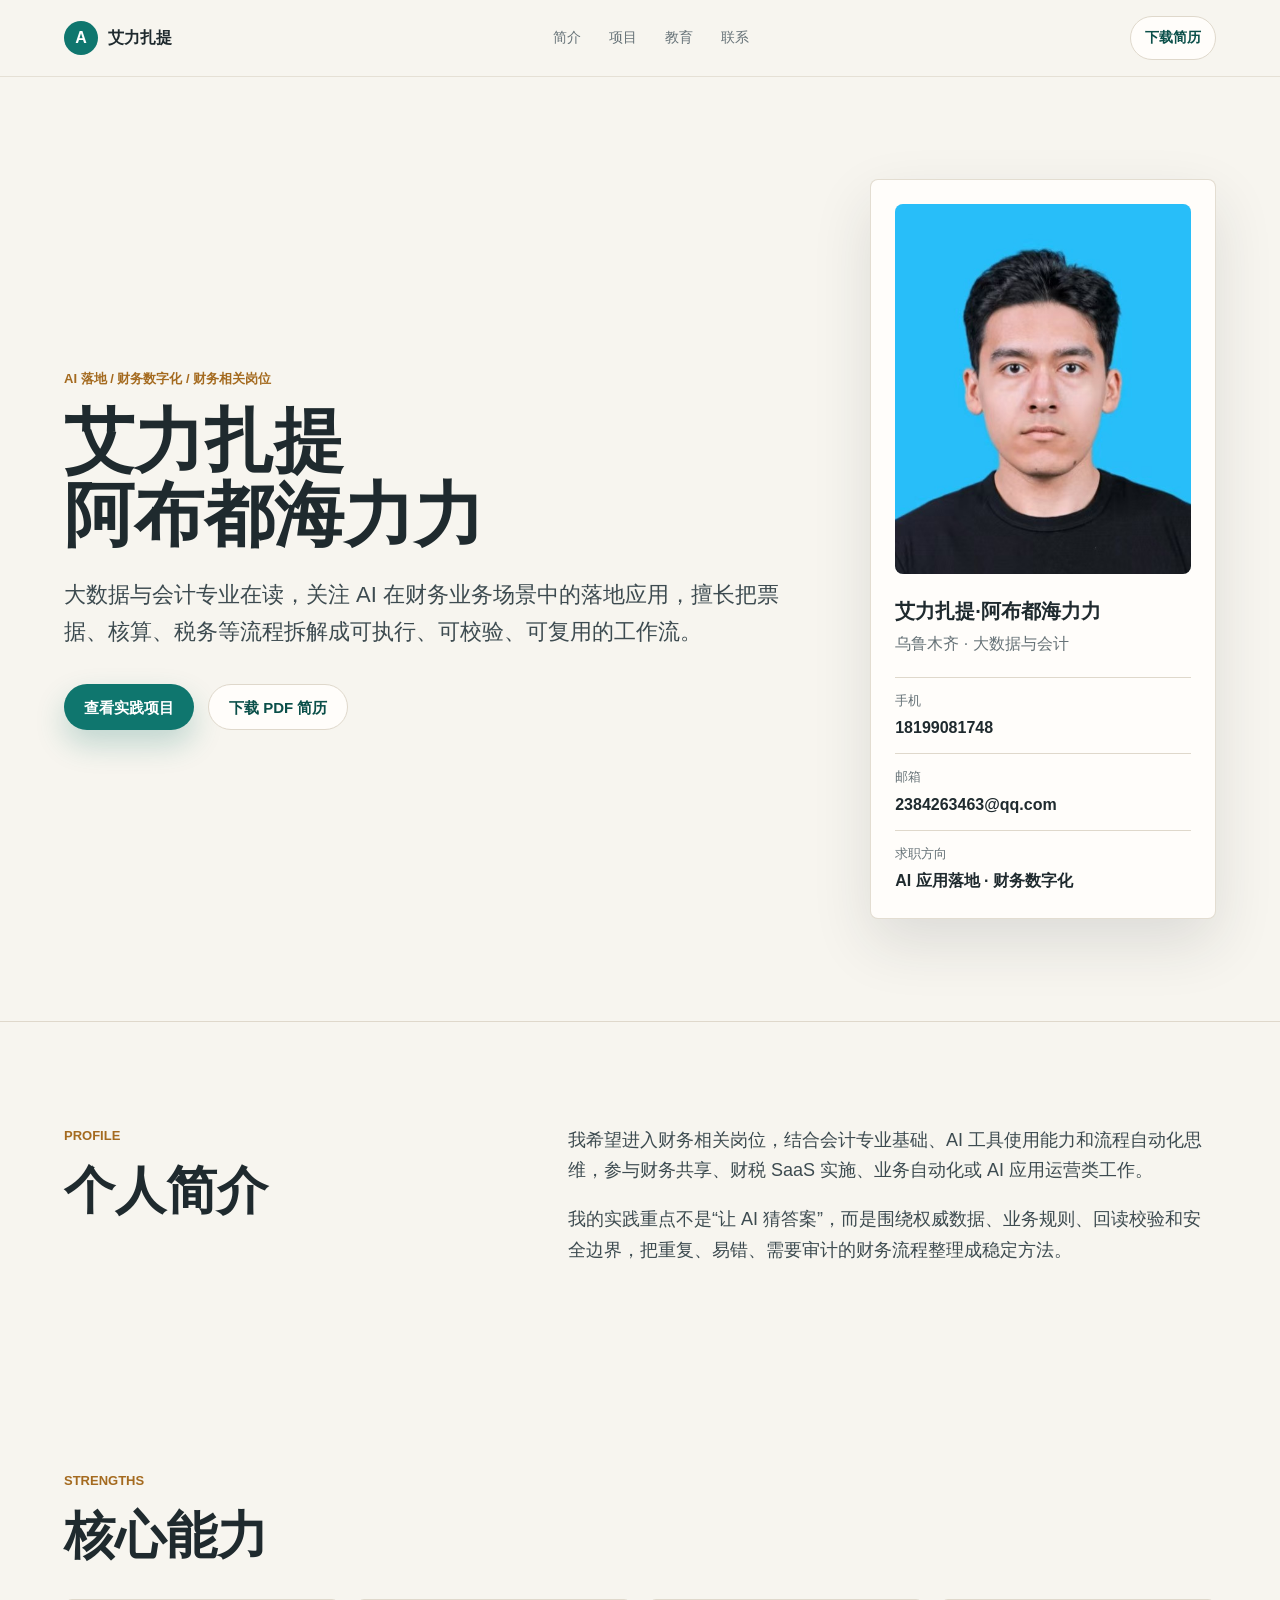
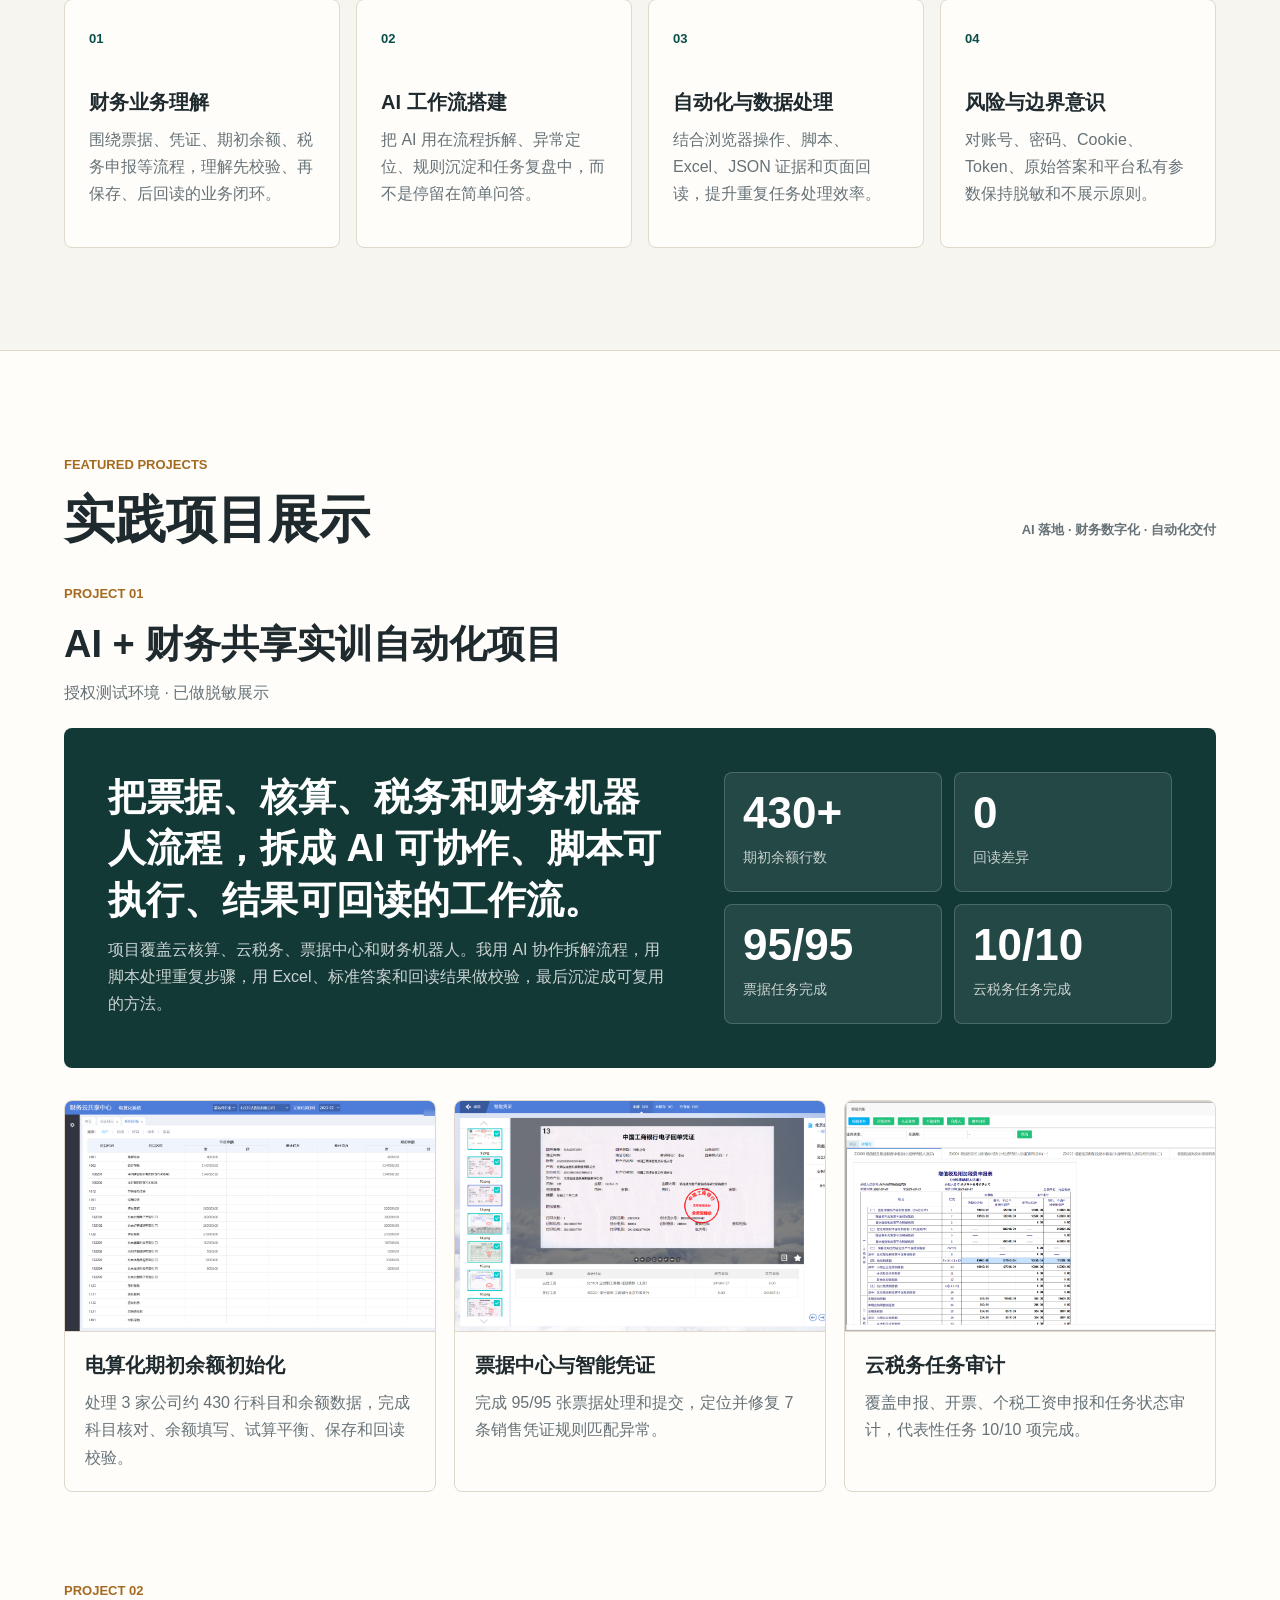
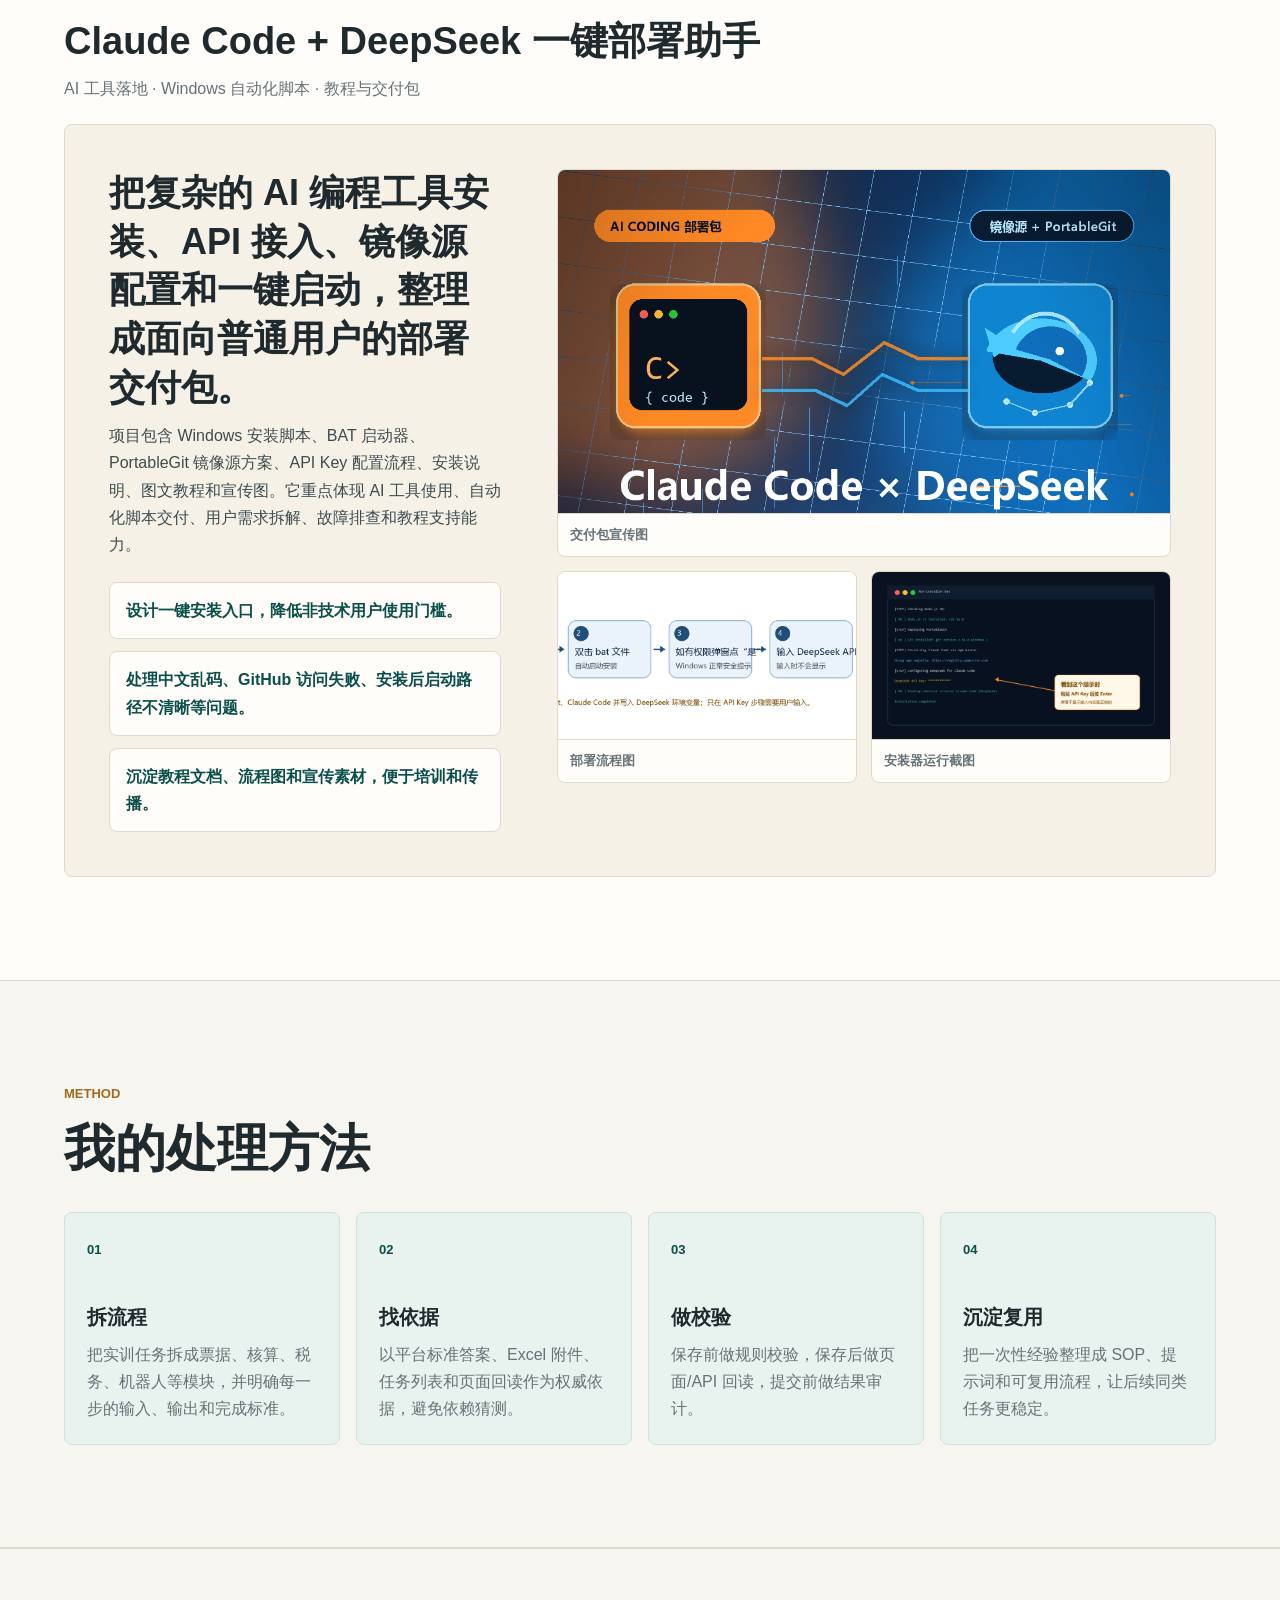
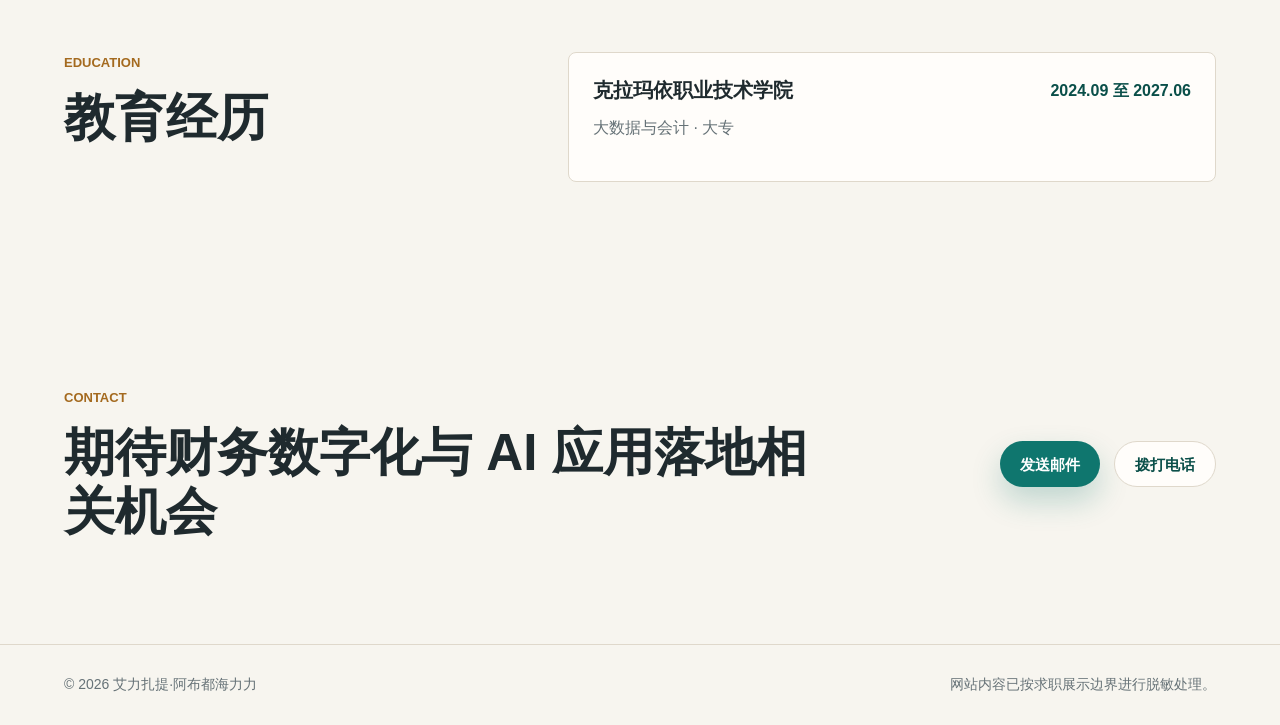
==== index.html @ a9cb8c16 "Publish personal resume site" ====
<!doctype html>
<html lang="zh-CN">
  <head>
    <meta charset="utf-8" />
    <meta name="viewport" content="width=device-width, initial-scale=1" />
    <title>艾力扎提·阿布都海力力 | AI 落地与财务数字化简历</title>
    <meta
      name="description"
      content="艾力扎提·阿布都海力力的个人简历网站，展示 AI 落地、财务数字化、财务共享自动化实践项目。"
    />
    <link rel="stylesheet" href="styles.css" />
  </head>
  <body>
    <header class="site-header">
      <a class="brand" href="#top" aria-label="返回首页">
        <span class="brand-mark">A</span>
        <span>艾力扎提</span>
      </a>
      <nav class="nav" aria-label="主导航">
        <a href="#profile">简介</a>
        <a href="#project">项目</a>
        <a href="#education">教育</a>
        <a href="#contact">联系</a>
      </nav>
      <a class="header-action" href="resume-onepage.pdf" download>下载简历</a>
    </header>

    <main id="top">
      <section class="hero section-pad">
        <div class="hero-copy">
          <p class="role">AI 落地 / 财务数字化 / 财务相关岗位</p>
          <h1>
            <span class="name-line">艾力扎提</span>
            <span class="name-line">阿布都海力力</span>
          </h1>
          <p class="positioning">
            大数据与会计专业在读，关注 AI 在财务业务场景中的落地应用，擅长把票据、核算、税务等流程拆解成可执行、可校验、可复用的工作流。
          </p>
          <div class="hero-actions">
            <a class="button primary" href="#project">查看实践项目</a>
            <a class="button secondary" href="resume-onepage.pdf" download>下载 PDF 简历</a>
          </div>
        </div>

        <aside class="profile-panel" aria-label="个人信息摘要">
          <div class="portrait-wrap">
            <img src="assets/images/profile.jpg" alt="艾力扎提·阿布都海力力证件照" />
          </div>
          <div>
            <p class="panel-name">艾力扎提·阿布都海力力</p>
            <p class="panel-meta">乌鲁木齐 · 大数据与会计</p>
          </div>
          <dl class="quick-info">
            <div>
              <dt>手机</dt>
              <dd><a href="tel:18199081748">18199081748</a></dd>
            </div>
            <div>
              <dt>邮箱</dt>
              <dd><a href="mailto:2384263463@qq.com">2384263463@qq.com</a></dd>
            </div>
            <div>
              <dt>求职方向</dt>
              <dd>AI 应用落地 · 财务数字化</dd>
            </div>
          </dl>
        </aside>
      </section>

      <section id="profile" class="section-pad split-section">
        <div>
          <p class="section-kicker">Profile</p>
          <h2>个人简介</h2>
        </div>
        <div class="rich-text">
          <p>
            我希望进入财务相关岗位，结合会计专业基础、AI 工具使用能力和流程自动化思维，参与财务共享、财税 SaaS 实施、业务自动化或 AI 应用运营类工作。
          </p>
          <p>
            我的实践重点不是“让 AI 猜答案”，而是围绕权威数据、业务规则、回读校验和安全边界，把重复、易错、需要审计的财务流程整理成稳定方法。
          </p>
        </div>
      </section>

      <section class="section-pad">
        <div class="section-title-row">
          <div>
            <p class="section-kicker">Strengths</p>
            <h2>核心能力</h2>
          </div>
        </div>
        <div class="capability-grid">
          <article>
            <span>01</span>
            <h3>财务业务理解</h3>
            <p>围绕票据、凭证、期初余额、税务申报等流程，理解先校验、再保存、后回读的业务闭环。</p>
          </article>
          <article>
            <span>02</span>
            <h3>AI 工作流搭建</h3>
            <p>把 AI 用在流程拆解、异常定位、规则沉淀和任务复盘中，而不是停留在简单问答。</p>
          </article>
          <article>
            <span>03</span>
            <h3>自动化与数据处理</h3>
            <p>结合浏览器操作、脚本、Excel、JSON 证据和页面回读，提升重复任务处理效率。</p>
          </article>
          <article>
            <span>04</span>
            <h3>风险与边界意识</h3>
            <p>对账号、密码、Cookie、Token、原始答案和平台私有参数保持脱敏和不展示原则。</p>
          </article>
        </div>
      </section>

      <section id="project" class="project-section section-pad">
        <div class="section-title-row">
          <div>
            <p class="section-kicker">Featured Projects</p>
            <h2>实践项目展示</h2>
          </div>
          <p class="section-note">AI 落地 · 财务数字化 · 自动化交付</p>
        </div>

        <div class="project-heading">
          <p class="section-kicker">Project 01</p>
          <h3>AI + 财务共享实训自动化项目</h3>
          <p>授权测试环境 · 已做脱敏展示</p>
        </div>

        <div class="project-hero">
          <div class="project-copy">
            <h3>把票据、核算、税务和财务机器人流程，拆成 AI 可协作、脚本可执行、结果可回读的工作流。</h3>
            <p>
              项目覆盖云核算、云税务、票据中心和财务机器人。我用 AI 协作拆解流程，用脚本处理重复步骤，用 Excel、标准答案和回读结果做校验，最后沉淀成可复用的方法。
            </p>
          </div>
          <div class="metric-grid">
            <div>
              <strong>430+</strong>
              <span>期初余额行数</span>
            </div>
            <div>
              <strong>0</strong>
              <span>回读差异</span>
            </div>
            <div>
              <strong>95/95</strong>
              <span>票据任务完成</span>
            </div>
            <div>
              <strong>10/10</strong>
              <span>云税务任务完成</span>
            </div>
          </div>
        </div>

        <div class="case-layout">
          <article class="case-card">
            <img src="assets/images/opening-balance.png" alt="电算化系统期初余额截图" />
            <div>
              <h3>电算化期初余额初始化</h3>
              <p>处理 3 家公司约 430 行科目和余额数据，完成科目核对、余额填写、试算平衡、保存和回读校验。</p>
            </div>
          </article>
          <article class="case-card">
            <img src="assets/images/voucher-center.png" alt="票据中心智能凭证截图" />
            <div>
              <h3>票据中心与智能凭证</h3>
              <p>完成 95/95 张票据处理和提交，定位并修复 7 条销售凭证规则匹配异常。</p>
            </div>
          </article>
          <article class="case-card">
            <img src="assets/images/tax-workflow.png" alt="云税务智能判断报税业务截图" />
            <div>
              <h3>云税务任务审计</h3>
              <p>覆盖申报、开票、个税工资申报和任务状态审计，代表性任务 10/10 项完成。</p>
            </div>
          </article>
        </div>

        <div class="project-heading second-project">
          <p class="section-kicker">Project 02</p>
          <h3>Claude Code + DeepSeek 一键部署助手</h3>
          <p>AI 工具落地 · Windows 自动化脚本 · 教程与交付包</p>
        </div>

        <div class="tool-project">
          <div class="tool-project-copy">
            <h3>把复杂的 AI 编程工具安装、API 接入、镜像源配置和一键启动，整理成面向普通用户的部署交付包。</h3>
            <p>
              项目包含 Windows 安装脚本、BAT 启动器、PortableGit 镜像源方案、API Key 配置流程、安装说明、图文教程和宣传图。它重点体现 AI 工具使用、自动化脚本交付、用户需求拆解、故障排查和教程支持能力。
            </p>
            <ul class="project-points">
              <li>设计一键安装入口，降低非技术用户使用门槛。</li>
              <li>处理中文乱码、GitHub 访问失败、安装后启动路径不清晰等问题。</li>
              <li>沉淀教程文档、流程图和宣传素材，便于培训和传播。</li>
            </ul>
          </div>
          <div class="tool-media-grid">
            <figure>
              <img src="assets/images/claude-deepseek-poster.png" alt="Claude Code DeepSeek 一键安装宣传图" />
              <figcaption>交付包宣传图</figcaption>
            </figure>
            <figure>
              <img src="assets/images/claude-deepseek-flow.png" alt="Claude Code DeepSeek 一键部署流程图" />
              <figcaption>部署流程图</figcaption>
            </figure>
            <figure>
              <img src="assets/images/installer-terminal.png" alt="安装器终端运行截图" />
              <figcaption>安装器运行截图</figcaption>
            </figure>
          </div>
        </div>
      </section>

      <section class="section-pad process-section">
        <div class="section-title-row">
          <div>
            <p class="section-kicker">Method</p>
            <h2>我的处理方法</h2>
          </div>
        </div>
        <ol class="timeline">
          <li>
            <span>01</span>
            <div>
              <h3>拆流程</h3>
              <p>把实训任务拆成票据、核算、税务、机器人等模块，并明确每一步的输入、输出和完成标准。</p>
            </div>
          </li>
          <li>
            <span>02</span>
            <div>
              <h3>找依据</h3>
              <p>以平台标准答案、Excel 附件、任务列表和页面回读作为权威依据，避免依赖猜测。</p>
            </div>
          </li>
          <li>
            <span>03</span>
            <div>
              <h3>做校验</h3>
              <p>保存前做规则校验，保存后做页面/API 回读，提交前做结果审计。</p>
            </div>
          </li>
          <li>
            <span>04</span>
            <div>
              <h3>沉淀复用</h3>
              <p>把一次性经验整理成 SOP、提示词和可复用流程，让后续同类任务更稳定。</p>
            </div>
          </li>
        </ol>
      </section>

      <section id="education" class="section-pad split-section education">
        <div>
          <p class="section-kicker">Education</p>
          <h2>教育经历</h2>
        </div>
        <article class="education-card">
          <div>
            <h3>克拉玛依职业技术学院</h3>
            <p>大数据与会计 · 大专</p>
          </div>
          <time>2024.09 至 2027.06</time>
        </article>
      </section>

      <section id="contact" class="contact-section section-pad">
        <div>
          <p class="section-kicker">Contact</p>
          <h2>期待财务数字化与 AI 应用落地相关机会</h2>
        </div>
        <div class="contact-actions">
          <a class="button primary" href="mailto:2384263463@qq.com">发送邮件</a>
          <a class="button secondary" href="tel:18199081748">拨打电话</a>
        </div>
      </section>
    </main>

    <footer class="footer">
      <p>© 2026 艾力扎提·阿布都海力力</p>
      <p>网站内容已按求职展示边界进行脱敏处理。</p>
    </footer>
  </body>
</html>
---- styles.css ----
:root {
  --bg: #f7f5ef;
  --paper: #fffdfa;
  --ink: #1f2a2e;
  --muted: #667277;
  --line: #dfd8cb;
  --accent: #0f766e;
  --accent-dark: #0a4f49;
  --gold: #a46a1f;
  --soft: #e8f2ef;
  --shadow: 0 24px 60px rgba(31, 42, 46, 0.12);
  --radius: 8px;
}

* {
  box-sizing: border-box;
}

html {
  scroll-behavior: smooth;
}

body {
  margin: 0;
  background: var(--bg);
  color: var(--ink);
  font-family: "Microsoft YaHei", "PingFang SC", "Noto Sans CJK SC", Arial, sans-serif;
  line-height: 1.7;
  overflow-x: hidden;
}

a {
  color: inherit;
  text-decoration: none;
}

img {
  display: block;
  max-width: 100%;
}

.site-header {
  position: sticky;
  top: 0;
  z-index: 20;
  display: flex;
  align-items: center;
  justify-content: space-between;
  gap: 24px;
  padding: 16px clamp(20px, 5vw, 72px);
  background: rgba(247, 245, 239, 0.92);
  border-bottom: 1px solid rgba(223, 216, 203, 0.7);
  backdrop-filter: blur(18px);
}

.brand,
.nav,
.hero-actions,
.contact-actions {
  display: flex;
  align-items: center;
}

.brand {
  gap: 10px;
  font-weight: 800;
}

.brand-mark {
  display: grid;
  width: 34px;
  height: 34px;
  place-items: center;
  color: #fff;
  background: var(--accent);
  border-radius: 50%;
}

.nav {
  gap: 28px;
  color: var(--muted);
  font-size: 14px;
}

.nav a:hover,
.header-action:hover {
  color: var(--accent-dark);
}

.header-action {
  padding: 9px 14px;
  color: var(--accent-dark);
  font-size: 14px;
  font-weight: 700;
  border: 1px solid var(--line);
  border-radius: 999px;
  background: var(--paper);
}

.section-pad {
  padding: clamp(64px, 8vw, 112px) clamp(20px, 5vw, 72px);
}

.hero {
  display: grid;
  grid-template-columns: minmax(0, 1.35fr) minmax(300px, 0.65fr);
  gap: clamp(32px, 7vw, 88px);
  align-items: center;
  min-height: calc(100vh - 67px);
}

.hero > *,
.split-section > *,
.project-hero > *,
.contact-section > * {
  min-width: 0;
}

.role,
.section-kicker,
.section-note {
  margin: 0 0 14px;
  color: var(--gold);
  font-size: 13px;
  font-weight: 800;
  letter-spacing: 0;
  text-transform: uppercase;
}

h1,
h2,
h3,
p {
  margin-top: 0;
}

h1 {
  max-width: 880px;
  margin-bottom: 24px;
  font-size: clamp(42px, 5.5vw, 72px);
  line-height: 1.05;
  letter-spacing: 0;
  overflow-wrap: anywhere;
  word-break: break-all;
}

.name-line {
  display: block;
}

h2 {
  margin-bottom: 0;
  font-size: clamp(30px, 4vw, 52px);
  line-height: 1.16;
  letter-spacing: 0;
}

h3 {
  margin-bottom: 10px;
  font-size: 20px;
  line-height: 1.35;
}

.positioning {
  max-width: 760px;
  margin-bottom: 34px;
  color: #3d4b50;
  font-size: clamp(18px, 2vw, 22px);
}

.hero-actions,
.contact-actions {
  gap: 14px;
  flex-wrap: wrap;
}

.button {
  display: inline-flex;
  min-height: 46px;
  align-items: center;
  justify-content: center;
  padding: 0 20px;
  font-size: 15px;
  font-weight: 800;
  border-radius: 999px;
  transition: transform 160ms ease, box-shadow 160ms ease, background 160ms ease;
}

.button:hover {
  transform: translateY(-2px);
}

.button.primary {
  color: #fff;
  background: var(--accent);
  box-shadow: 0 14px 30px rgba(15, 118, 110, 0.24);
}

.button.secondary {
  color: var(--accent-dark);
  background: var(--paper);
  border: 1px solid var(--line);
}

.profile-panel {
  display: grid;
  gap: 20px;
  padding: 24px;
  background: var(--paper);
  border: 1px solid rgba(223, 216, 203, 0.86);
  border-radius: var(--radius);
  box-shadow: var(--shadow);
}

.portrait-wrap {
  overflow: hidden;
  aspect-ratio: 4 / 5;
  border-radius: var(--radius);
  background: var(--soft);
}

.portrait-wrap img {
  width: 100%;
  height: 100%;
  object-fit: cover;
  object-position: 50% 16%;
}

.panel-name {
  margin-bottom: 2px;
  font-size: 20px;
  font-weight: 900;
}

.panel-meta {
  margin-bottom: 0;
  color: var(--muted);
}

.quick-info {
  display: grid;
  gap: 12px;
  margin: 0;
}

.quick-info div {
  display: grid;
  gap: 2px;
  padding-top: 12px;
  border-top: 1px solid var(--line);
}

.quick-info dt {
  color: var(--muted);
  font-size: 13px;
}

.quick-info dd {
  margin: 0;
  font-weight: 800;
}

.split-section {
  display: grid;
  grid-template-columns: minmax(220px, 0.8fr) minmax(0, 1.2fr);
  gap: clamp(28px, 6vw, 72px);
  align-items: start;
  border-top: 1px solid var(--line);
}

.rich-text {
  color: #3d4b50;
  font-size: 18px;
}

.rich-text p:last-child,
.case-card p,
.project-copy p,
.timeline p,
.footer p {
  margin-bottom: 0;
}

.section-title-row {
  display: flex;
  align-items: end;
  justify-content: space-between;
  gap: 24px;
  margin-bottom: 34px;
}

.section-note {
  margin-bottom: 8px;
  color: var(--muted);
  text-align: right;
}

.capability-grid {
  display: grid;
  grid-template-columns: repeat(4, minmax(0, 1fr));
  gap: 16px;
}

.capability-grid article,
.case-card,
.education-card {
  background: var(--paper);
  border: 1px solid var(--line);
  border-radius: var(--radius);
}

.capability-grid article {
  min-height: 230px;
  padding: 24px;
}

.capability-grid span,
.timeline span {
  display: inline-flex;
  margin-bottom: 38px;
  color: var(--accent-dark);
  font-size: 13px;
  font-weight: 900;
}

.capability-grid p,
.case-card p,
.timeline p,
.education-card p {
  color: var(--muted);
}

.project-section {
  background: var(--paper);
  border-top: 1px solid var(--line);
  border-bottom: 1px solid var(--line);
}

.project-heading {
  max-width: 840px;
  margin-bottom: 22px;
}

.project-heading h3 {
  margin-bottom: 8px;
  font-size: clamp(25px, 3vw, 38px);
}

.project-heading p:last-child {
  margin-bottom: 0;
  color: var(--muted);
}

.second-project {
  margin-top: clamp(54px, 7vw, 88px);
}

.project-hero {
  display: grid;
  grid-template-columns: minmax(0, 1fr) minmax(320px, 0.8fr);
  gap: clamp(24px, 5vw, 56px);
  align-items: start;
  margin-bottom: 32px;
  padding: clamp(24px, 4vw, 44px);
  color: #fff;
  background: #123936;
  border-radius: var(--radius);
}

.project-copy h3 {
  max-width: 720px;
  font-size: clamp(24px, 3vw, 38px);
}

.project-copy p {
  max-width: 720px;
  color: rgba(255, 255, 255, 0.78);
}

.metric-grid {
  display: grid;
  grid-template-columns: repeat(2, minmax(0, 1fr));
  gap: 12px;
}

.metric-grid div {
  min-height: 120px;
  padding: 18px;
  background: rgba(255, 255, 255, 0.08);
  border: 1px solid rgba(255, 255, 255, 0.18);
  border-radius: var(--radius);
}

.metric-grid strong {
  display: block;
  margin-bottom: 8px;
  font-size: clamp(30px, 4vw, 44px);
  line-height: 1;
}

.metric-grid span {
  color: rgba(255, 255, 255, 0.76);
  font-size: 14px;
}

.case-layout {
  display: grid;
  grid-template-columns: repeat(3, minmax(0, 1fr));
  gap: 18px;
}

.case-card {
  overflow: hidden;
}

.case-card img {
  width: 100%;
  aspect-ratio: 16 / 10;
  object-fit: cover;
  object-position: top left;
  border-bottom: 1px solid var(--line);
}

.case-card div {
  padding: 20px;
}

.tool-project {
  display: grid;
  grid-template-columns: minmax(0, 0.78fr) minmax(0, 1.22fr);
  gap: clamp(24px, 5vw, 56px);
  align-items: start;
  padding: clamp(24px, 4vw, 44px);
  background: #f6f1e7;
  border: 1px solid var(--line);
  border-radius: var(--radius);
}

.tool-project-copy h3 {
  font-size: clamp(24px, 3vw, 36px);
}

.tool-project-copy p {
  color: #3d4b50;
}

.project-points {
  display: grid;
  gap: 12px;
  padding: 0;
  margin: 24px 0 0;
  list-style: none;
}

.project-points li {
  padding: 14px 16px;
  color: var(--accent-dark);
  font-weight: 800;
  background: var(--paper);
  border: 1px solid var(--line);
  border-radius: var(--radius);
}

.tool-media-grid {
  display: grid;
  grid-template-columns: repeat(2, minmax(0, 1fr));
  gap: 14px;
}

.tool-media-grid figure {
  overflow: hidden;
  margin: 0;
  background: var(--paper);
  border: 1px solid var(--line);
  border-radius: var(--radius);
}

.tool-media-grid figure:first-child {
  grid-column: 1 / -1;
}

.tool-media-grid img {
  width: 100%;
  aspect-ratio: 16 / 9;
  object-fit: cover;
  object-position: top center;
  border-bottom: 1px solid var(--line);
}

.tool-media-grid figcaption {
  padding: 10px 12px;
  color: var(--muted);
  font-size: 13px;
  font-weight: 800;
}

.process-section {
  border-bottom: 1px solid var(--line);
}

.timeline {
  display: grid;
  grid-template-columns: repeat(4, minmax(0, 1fr));
  gap: 16px;
  padding: 0;
  margin: 0;
  list-style: none;
}

.timeline li {
  padding: 22px;
  background: var(--soft);
  border: 1px solid #cfe1dc;
  border-radius: var(--radius);
}

.timeline span {
  margin-bottom: 42px;
}

.education-card {
  display: flex;
  justify-content: space-between;
  gap: 24px;
  padding: 24px;
}

.education-card time {
  color: var(--accent-dark);
  font-weight: 900;
  white-space: nowrap;
}

.contact-section {
  display: flex;
  align-items: center;
  justify-content: space-between;
  gap: 32px;
}

.contact-section h2 {
  max-width: 760px;
}

.footer {
  display: flex;
  justify-content: space-between;
  gap: 20px;
  padding: 28px clamp(20px, 5vw, 72px);
  color: var(--muted);
  font-size: 14px;
  border-top: 1px solid var(--line);
}

@media (max-width: 980px) {
  .hero,
  .split-section,
  .project-hero,
  .tool-project,
  .contact-section {
    grid-template-columns: 1fr;
  }

  .capability-grid,
  .case-layout,
  .timeline {
    grid-template-columns: repeat(2, minmax(0, 1fr));
  }

  .profile-panel {
    max-width: 460px;
  }
}

@media (max-width: 720px) {
  .site-header {
    align-items: flex-start;
    flex-wrap: wrap;
  }

  .nav {
    order: 3;
    width: 100%;
    justify-content: space-between;
    gap: 12px;
  }

  .header-action {
    display: none;
  }

  .section-pad {
    padding: 56px 18px;
  }

  .hero {
    min-height: auto;
  }

  h1 {
    font-size: 34px;
    line-height: 1.12;
  }

  .capability-grid,
  .case-layout,
  .timeline,
  .metric-grid {
    grid-template-columns: 1fr;
  }

  .section-title-row,
  .education-card,
  .footer {
    align-items: flex-start;
    flex-direction: column;
  }

  .section-note {
    text-align: left;
  }

  .education-card time {
    white-space: normal;
  }
}

@media print {
  body {
    background: #fff;
  }

  .site-header,
  .hero-actions,
  .contact-actions,
  .footer {
    display: none;
  }

  .section-pad {
    padding: 24px 0;
  }

  .hero {
    min-height: auto;
    grid-template-columns: 1fr 220px;
  }

  .profile-panel,
  .capability-grid article,
  .case-card,
  .education-card,
  .project-hero,
  .timeline li {
    box-shadow: none;
    break-inside: avoid;
  }
}
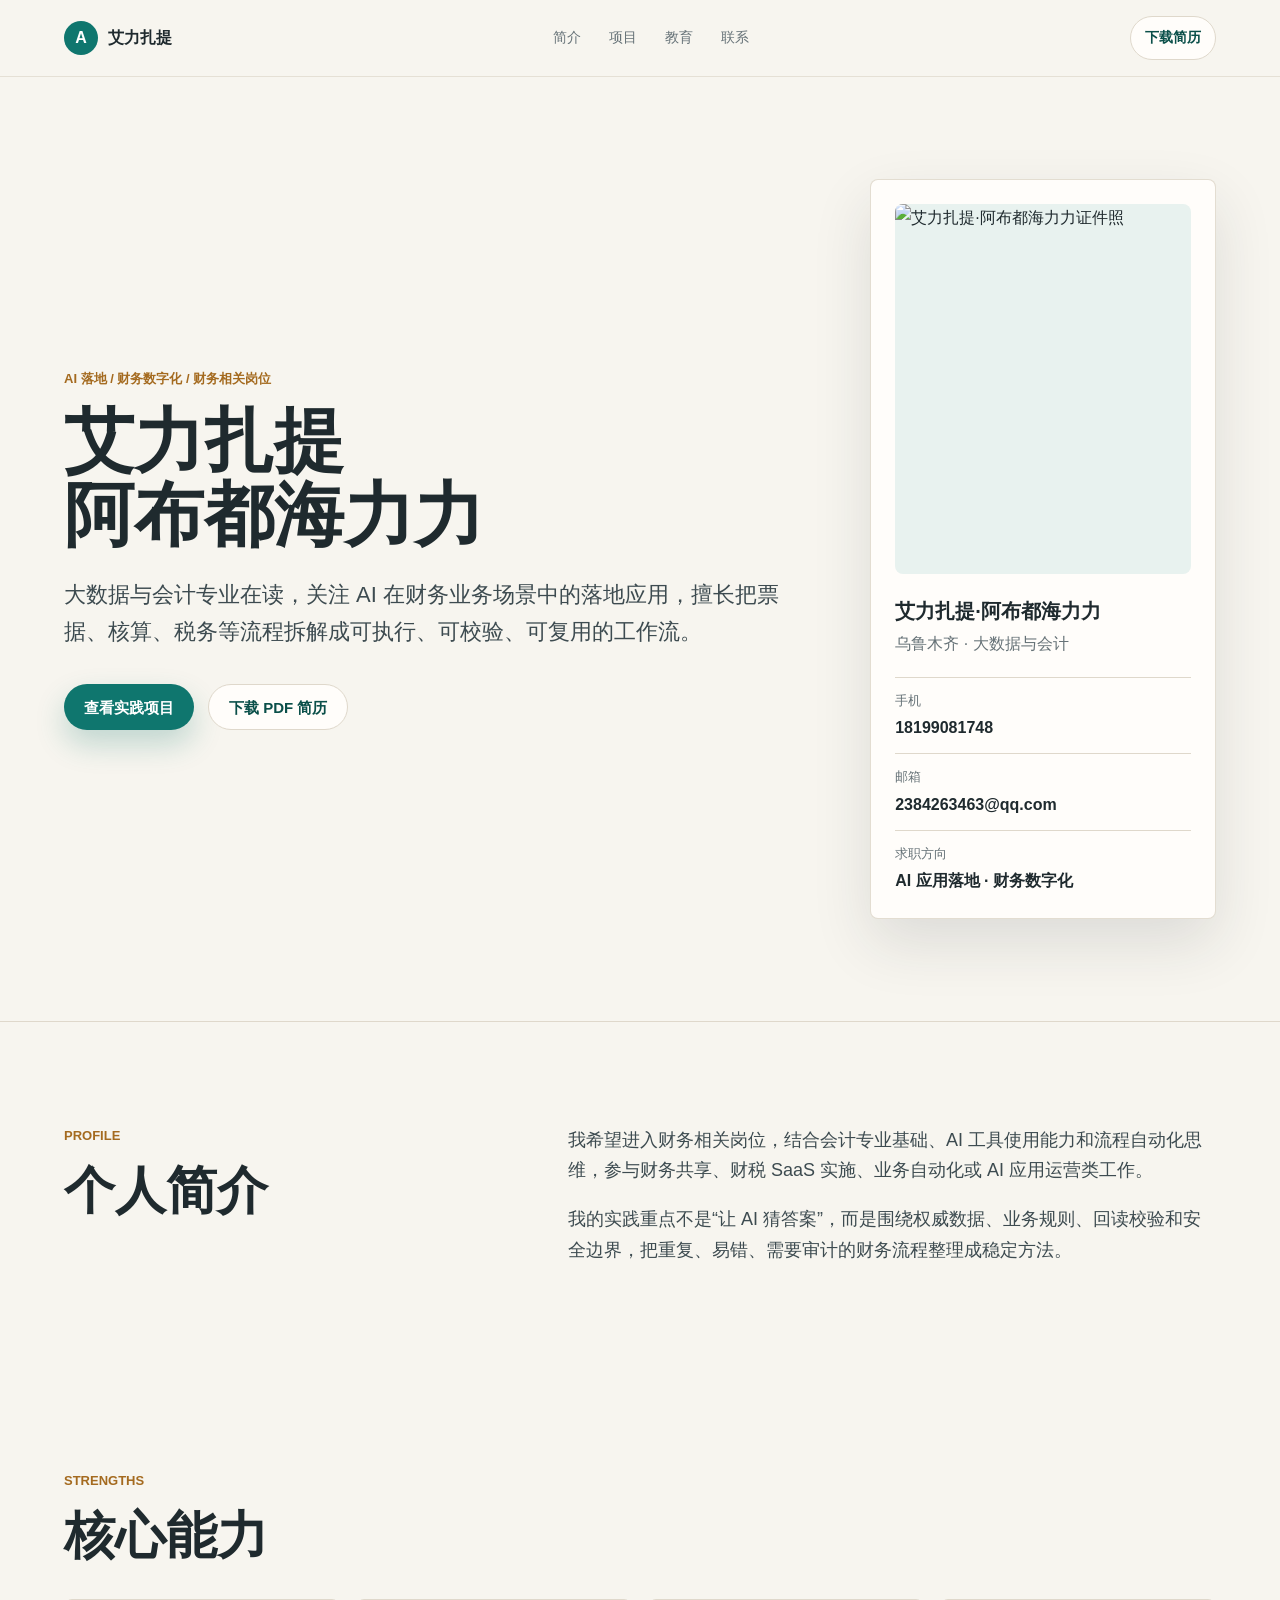
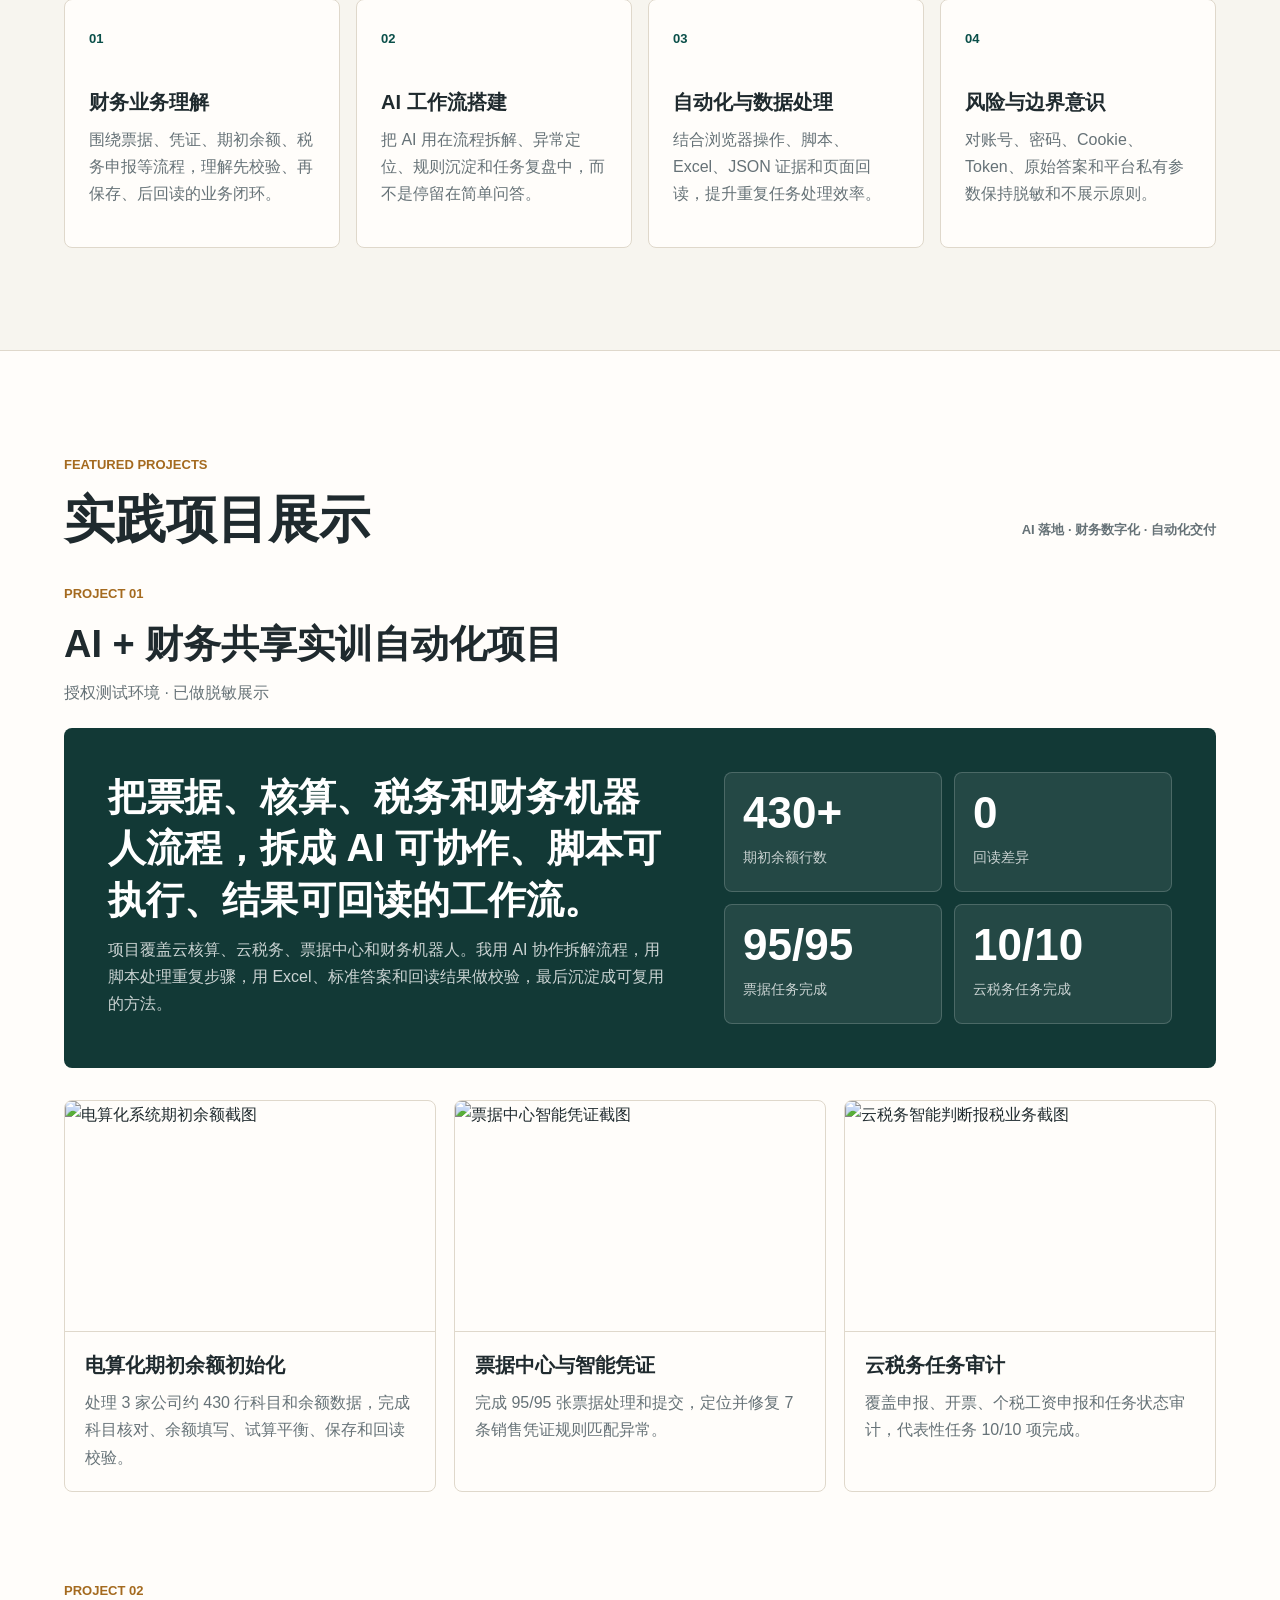
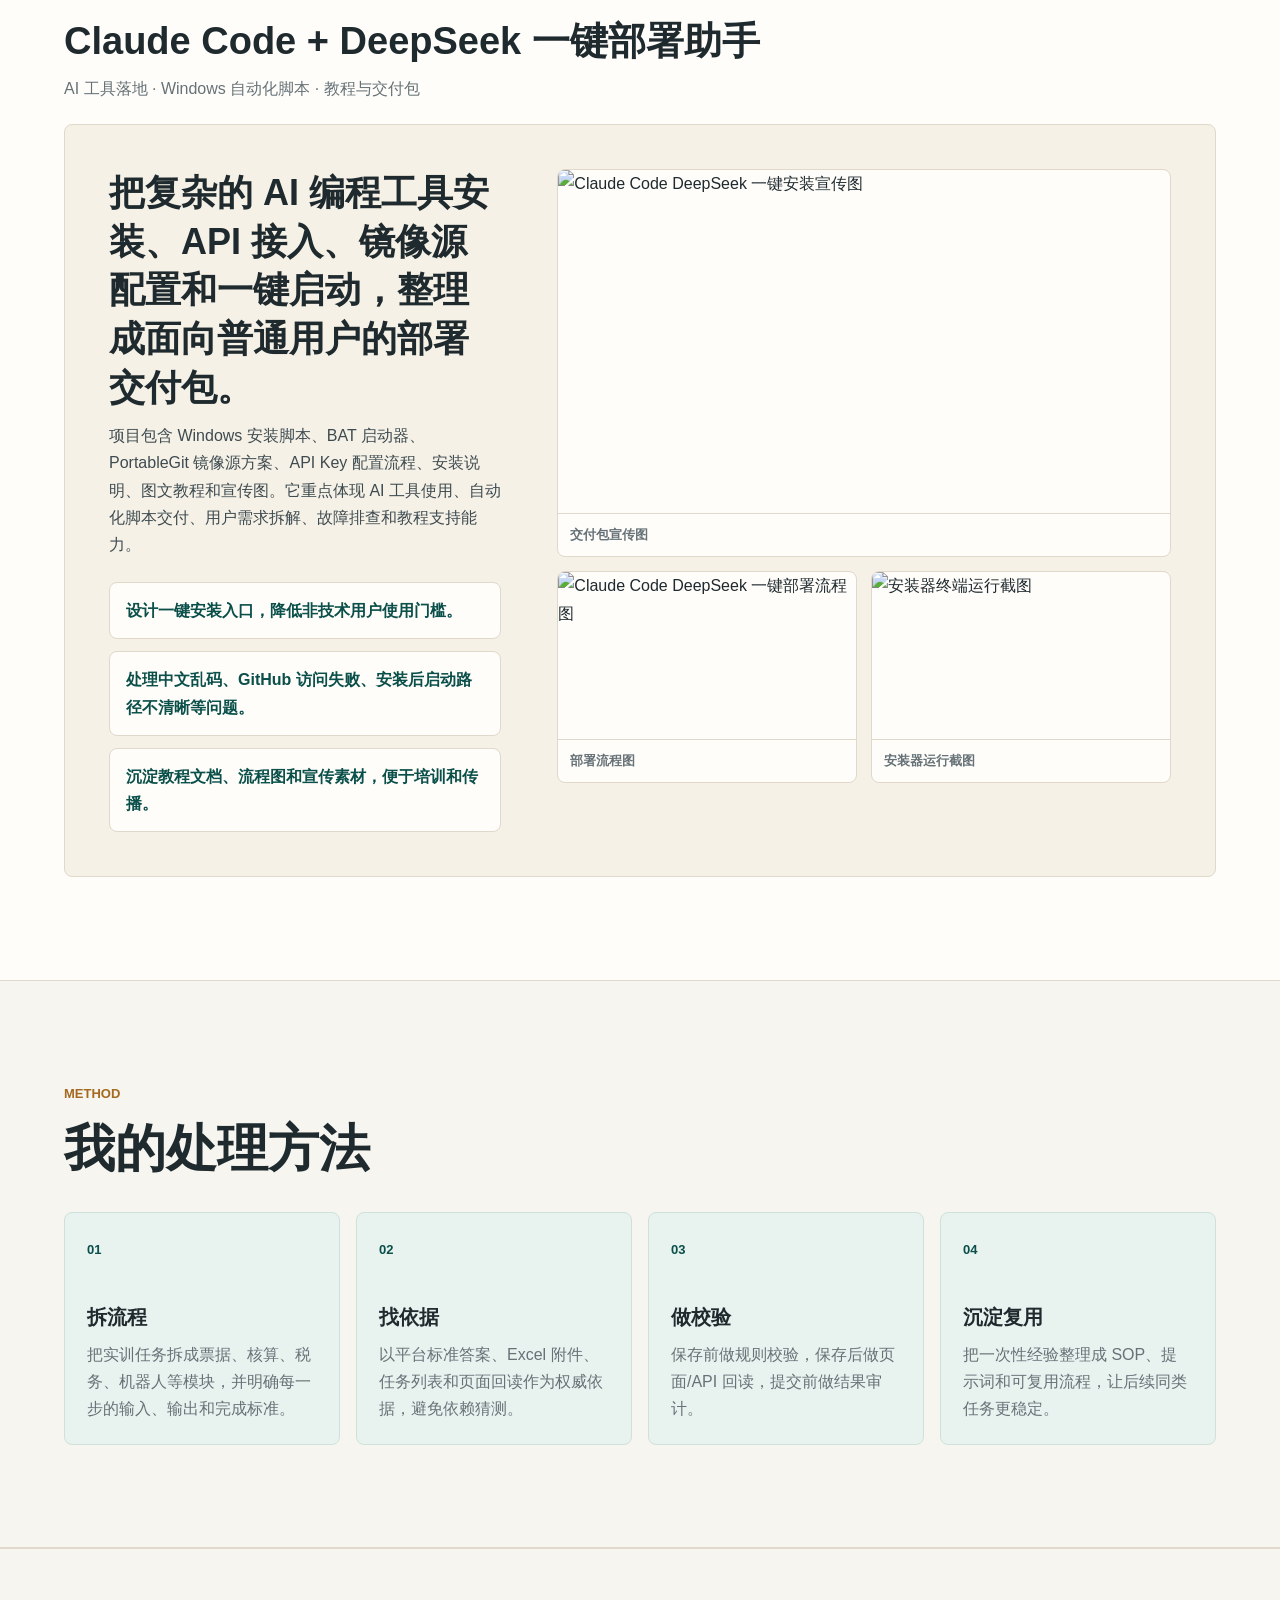
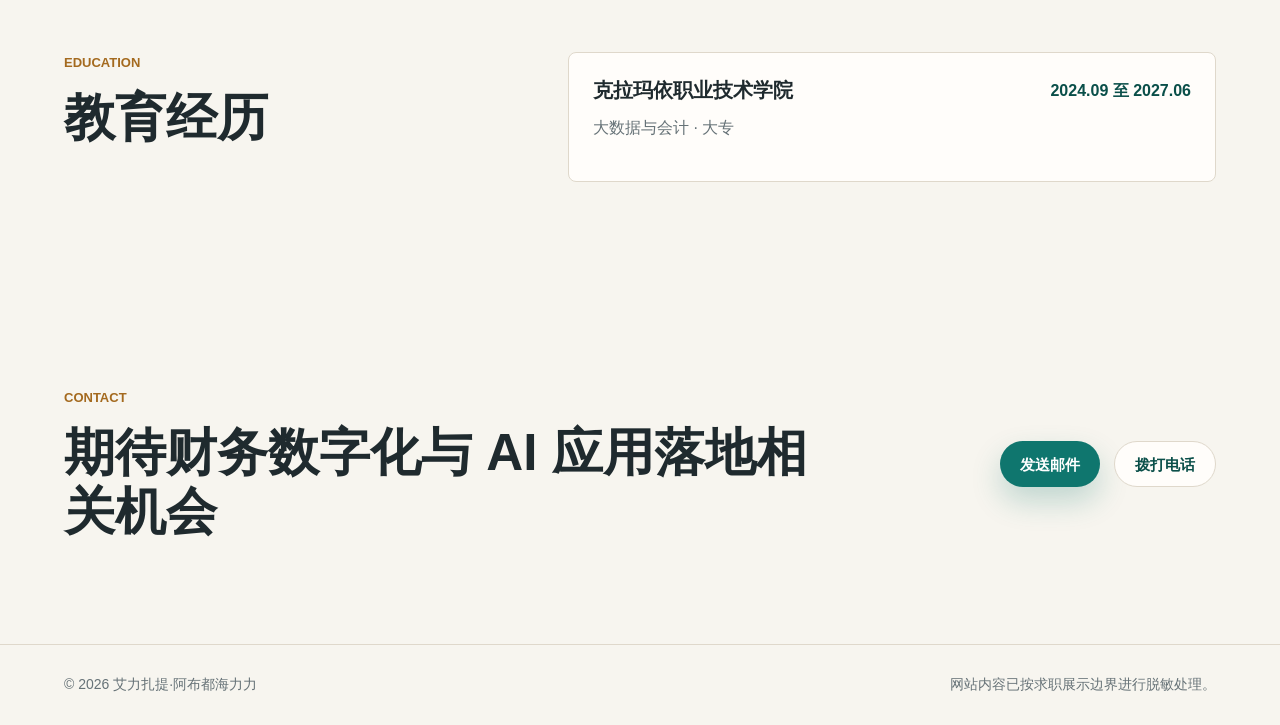
==== commit cbbdf0ec: "Fix Cloudflare asset paths" ====
--- a/index.html
+++ b/index.html
@@ -44,7 +44,7 @@
 
         <aside class="profile-panel" aria-label="个人信息摘要">
           <div class="portrait-wrap">
-            <img src="assets/images/profile.jpg" alt="艾力扎提·阿布都海力力证件照" />
+            <img src="assets%5Cimages%5Cprofile.jpg" alt="艾力扎提·阿布都海力力证件照" />
           </div>
           <div>
             <p class="panel-name">艾力扎提·阿布都海力力</p>
@@ -157,21 +157,21 @@
 
         <div class="case-layout">
           <article class="case-card">
-            <img src="assets/images/opening-balance.png" alt="电算化系统期初余额截图" />
+            <img src="assets%5Cimages%5Copening-balance.png" alt="电算化系统期初余额截图" />
             <div>
               <h3>电算化期初余额初始化</h3>
               <p>处理 3 家公司约 430 行科目和余额数据，完成科目核对、余额填写、试算平衡、保存和回读校验。</p>
             </div>
           </article>
           <article class="case-card">
-            <img src="assets/images/voucher-center.png" alt="票据中心智能凭证截图" />
+            <img src="assets%5Cimages%5Cvoucher-center.png" alt="票据中心智能凭证截图" />
             <div>
               <h3>票据中心与智能凭证</h3>
               <p>完成 95/95 张票据处理和提交，定位并修复 7 条销售凭证规则匹配异常。</p>
             </div>
           </article>
           <article class="case-card">
-            <img src="assets/images/tax-workflow.png" alt="云税务智能判断报税业务截图" />
+            <img src="assets%5Cimages%5Ctax-workflow.png" alt="云税务智能判断报税业务截图" />
             <div>
               <h3>云税务任务审计</h3>
               <p>覆盖申报、开票、个税工资申报和任务状态审计，代表性任务 10/10 项完成。</p>
@@ -199,15 +199,15 @@
           </div>
           <div class="tool-media-grid">
             <figure>
-              <img src="assets/images/claude-deepseek-poster.png" alt="Claude Code DeepSeek 一键安装宣传图" />
+              <img src="assets%5Cimages%5Cclaude-deepseek-poster.png" alt="Claude Code DeepSeek 一键安装宣传图" />
               <figcaption>交付包宣传图</figcaption>
             </figure>
             <figure>
-              <img src="assets/images/claude-deepseek-flow.png" alt="Claude Code DeepSeek 一键部署流程图" />
+              <img src="assets%5Cimages%5Cclaude-deepseek-flow.png" alt="Claude Code DeepSeek 一键部署流程图" />
               <figcaption>部署流程图</figcaption>
             </figure>
             <figure>
-              <img src="assets/images/installer-terminal.png" alt="安装器终端运行截图" />
+              <img src="assets%5Cimages%5Cinstaller-terminal.png" alt="安装器终端运行截图" />
               <figcaption>安装器运行截图</figcaption>
             </figure>
           </div>
